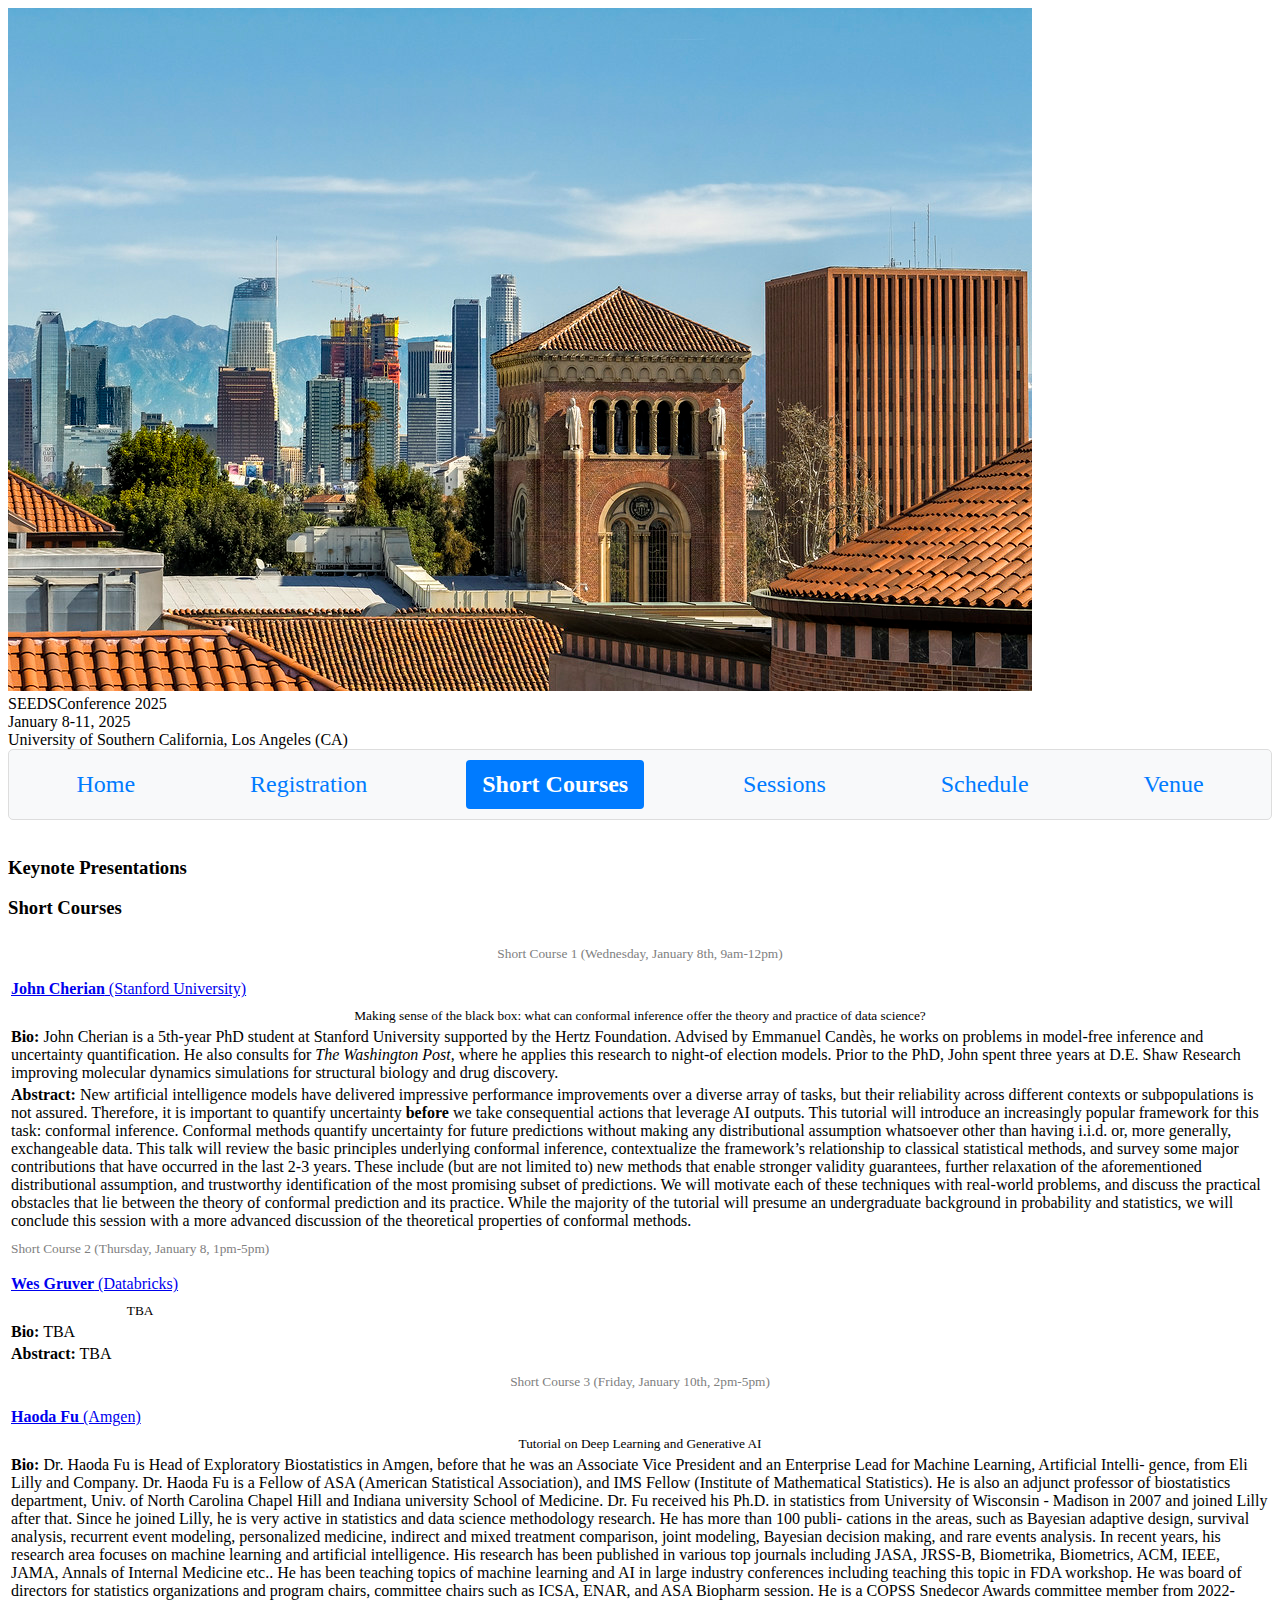
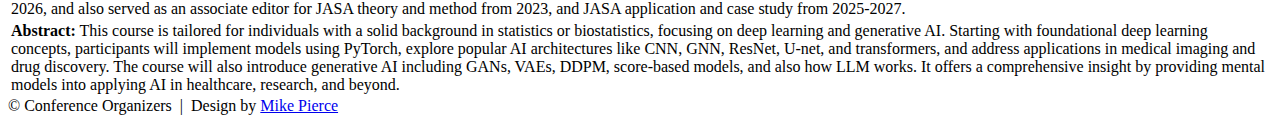
==== courses/index.html @ fe8c1e4d "Updated info on short courses" ====
<!DOCTYPE html>
<html lang='en'>

<head>
    <base href="..">
    <link rel="shortcut icon" type="image/png" href="assets/favicon.png"/>
    <link rel="stylesheet" type="text/css" media="all" href="assets/main.css"/>
    <meta name="description" content="SEEDS Conference">
    <meta name="resource-type" content="document">
    <meta name="distribution" content="global">
    <meta name="KeyWords" content="Conference">
    <title>Sessions | SEEDS Conference</title>
</head>

<body>

    <div class="banner">
        <img src="assets/banner.jpg" alt="SEEDS Conference">
        <div class="top-left">
            <span class="title1">SEEDS</span><span class="title2">Conference</span> <span class="year">2025</span>
        </div>
        <div class="bottom-right">
            January 8-11, 2025 <br> University of Southern California, Los Angeles (CA)
        </div>
    </div>

    <style>
    .navigation {
        display: flex;
        justify-content: space-around;
        padding: 10px;
        background-color: #f8f9fa;
        border: 1px solid #ddd;
        border-radius: 5px;
    }
    .navigation a {
        text-decoration: none;
        padding: 10px 15px;
        color: #007bff;
        font-size: 24px; /* Increased font size */
        font-weight: 500; /* Medium weight for balance */
        border: 1px solid transparent;
        border-radius: 4px;
        transition: background-color 0.3s ease, color 0.3s ease;
    }
    .navigation a:hover {
        background-color: #007bff;
        color: white;
        border-color: #0056b3;
    }
    .navigation a.current {
        font-weight: bold;
        color: white;
        background-color: #007bff;
    }
</style>

<div class="navigation">
    <a title="Conference Home Page" href=".">Home</a>
    <a title="Register for the Conference" href="registration">Registration</a>
    <a class="current" title="Explore Short Courses" href="courses">Short Courses</a>
    <a title="View Conference Sessions" href="sessions">Sessions</a>
    <a title="See the Full Schedule" href="schedule">Schedule</a>
    <a title="Find Venue Details" href="venue">Venue</a>
</div>

    <br>

    <a name=“keynote_presentations”>
    <h3>Keynote Presentations</h4>
    </a>



    <h3>Short Courses</h3>
    
        <table>
            <tr>
                <td class="title" colspan="2">
                    <div style="text-align: center; margin-top: 5px; font-size: smaller; color: gray;">
                        Short Course 1 (Wednesday, January 8th, 9am-12pm)
                    </div> <br>
                    <a href="https://jjcherian.github.io/">
                        <strong>John Cherian</strong> (Stanford University)
                    </a>
                    <div style="text-align: center; margin-top: 10px; font-size: smaller;">
                        Making sense of the black box: what can conformal inference offer the theory and practice of data science?
                    </div>
                </td>
            </tr>
            <tr>
                <td class="speaker" colspan="2">
                    <strong>Bio:</strong> John Cherian is a 5th-year PhD student at Stanford University supported by the Hertz Foundation. Advised by Emmanuel Candès, he works on problems in model-free inference and uncertainty quantification. He also consults for <em>The Washington Post</em>, where he applies this research to night-of election models. Prior to the PhD, John spent three years at D.E. Shaw Research improving molecular dynamics simulations for structural biology and drug discovery.
                </td>
            </tr>
            <tr>
                <td class="abstract" colspan="2">
                    <strong>Abstract:</strong> New artificial intelligence models have delivered impressive performance improvements over a diverse array of tasks, but their reliability across different contexts or subpopulations is not assured. Therefore, it is important to quantify uncertainty <strong>before</strong> we take consequential actions that leverage AI outputs. This tutorial will introduce an increasingly popular framework for this task: conformal inference. Conformal methods quantify uncertainty for future predictions without making any distributional assumption whatsoever other than having i.i.d. or, more generally, exchangeable data. This talk will review the basic principles underlying conformal inference, contextualize the framework’s relationship to classical statistical methods, and survey some major contributions that have occurred in the last 2-3 years. These include (but are not limited to) new methods that enable stronger validity guarantees, further relaxation of the aforementioned distributional assumption, and trustworthy identification of the most promising subset of predictions. We will motivate each of these techniques with real-world problems, and discuss the practical obstacles that lie between the theory of conformal prediction and its practice. While the majority of the tutorial will presume an undergraduate background in probability and statistics, we will conclude this session with a more advanced discussion of the theoretical properties of conformal methods.
                </td>
            </tr>
        </table>
        
        <table>
            <tr>
                <td class="title" colspan="2">
                    <div style="text-align: center; margin-top: 5px; font-size: smaller; color: gray;">
                        Short Course 2 (Thursday, January 8, 1pm-5pm)
                    </div> <br>
                    <a href="https://wesgruver.ai/">
                        <strong>Wes Gruver</strong> (Databricks)
                    </a>
                    <div style="text-align: center; margin-top: 10px; font-size: smaller;">
                        TBA
                    </div>
                </td>
            </tr>
            <tr>
                <td class="speaker" colspan="2">
                    <strong>Bio:</strong> TBA
                </td>
            </tr>
            <tr>
                <td class="abstract" colspan="2">
                    <strong>Abstract:</strong> TBA
                </td>
            </tr>
        </table>
        
        <table>
            <tr>
                <td class="title" colspan="2">
                    <div style="text-align: center; margin-top: 5px; font-size: smaller; color: gray;">
                        Short Course 3 (Friday, January 10th, 2pm-5pm)
                    </div> <br>
                    <a href="https://www.linkedin.com/in/haoda-fu-17a5256/">
                        <strong>Haoda Fu</strong> (Amgen)
                    </a>
                    <div style="text-align: center; margin-top: 10px; font-size: smaller;">
                        Tutorial on Deep Learning and Generative AI
                    </div>
                </td>
            </tr>
            <tr>
                <td class="speaker" colspan="2">
                    <strong>Bio:</strong> Dr. Haoda Fu is Head of Exploratory Biostatistics in Amgen, before that he was an Associate Vice President and an Enterprise Lead for Machine Learning, Artificial Intelli- gence, from Eli Lilly and Company. Dr. Haoda Fu is a Fellow of ASA (American Statistical Association), and IMS Fellow (Institute of Mathematical Statistics). He is also an adjunct professor of biostatistics department, Univ. of North Carolina Chapel Hill and Indiana university School of Medicine. Dr. Fu received his Ph.D. in statistics from University of Wisconsin - Madison in 2007 and joined Lilly after that. Since he joined Lilly, he is very active in statistics and data science methodology research. He has more than 100 publi- cations in the areas, such as Bayesian adaptive design, survival analysis, recurrent event modeling, personalized medicine, indirect and mixed treatment comparison, joint modeling, Bayesian decision making, and rare events analysis. In recent years, his research area focuses on machine learning and artificial intelligence. His research has been published in various top journals including JASA, JRSS-B, Biometrika, Biometrics, ACM, IEEE, JAMA, Annals of Internal Medicine etc.. He has been teaching topics of machine learning and AI in large industry conferences including teaching this topic in FDA workshop. He was board of directors for statistics organizations and program chairs, committee chairs such as ICSA, ENAR, and ASA Biopharm session. He is a COPSS Snedecor Awards committee member from 2022-2026, and also served as an associate editor for JASA theory and method from 2023, and JASA application and case study from 2025-2027.
                </td>
            </tr>
            <tr>
                <td class="abstract" colspan="2">
                    <strong>Abstract:</strong> This course is tailored for individuals with a solid background in statistics or biostatistics, focusing on deep learning and generative AI. Starting with foundational deep learning concepts, participants will implement models using PyTorch, explore popular AI architectures like CNN, GNN, ResNet, U-net, and transformers, and address applications in medical imaging and drug discovery. The course will also introduce generative AI including GANs, VAEs, DDPM, score-based models, and also how LLM works. It offers a comprehensive insight by providing mental models into applying AI in healthcare, research, and beyond.
                </td>
            </tr>
        </table>
        
<footer>
    &copy; Conference Organizers
    &nbsp;|&nbsp; Design by <a href="https://github.com/mikepierce">Mike Pierce</a>
</footer>

</body>
</html>
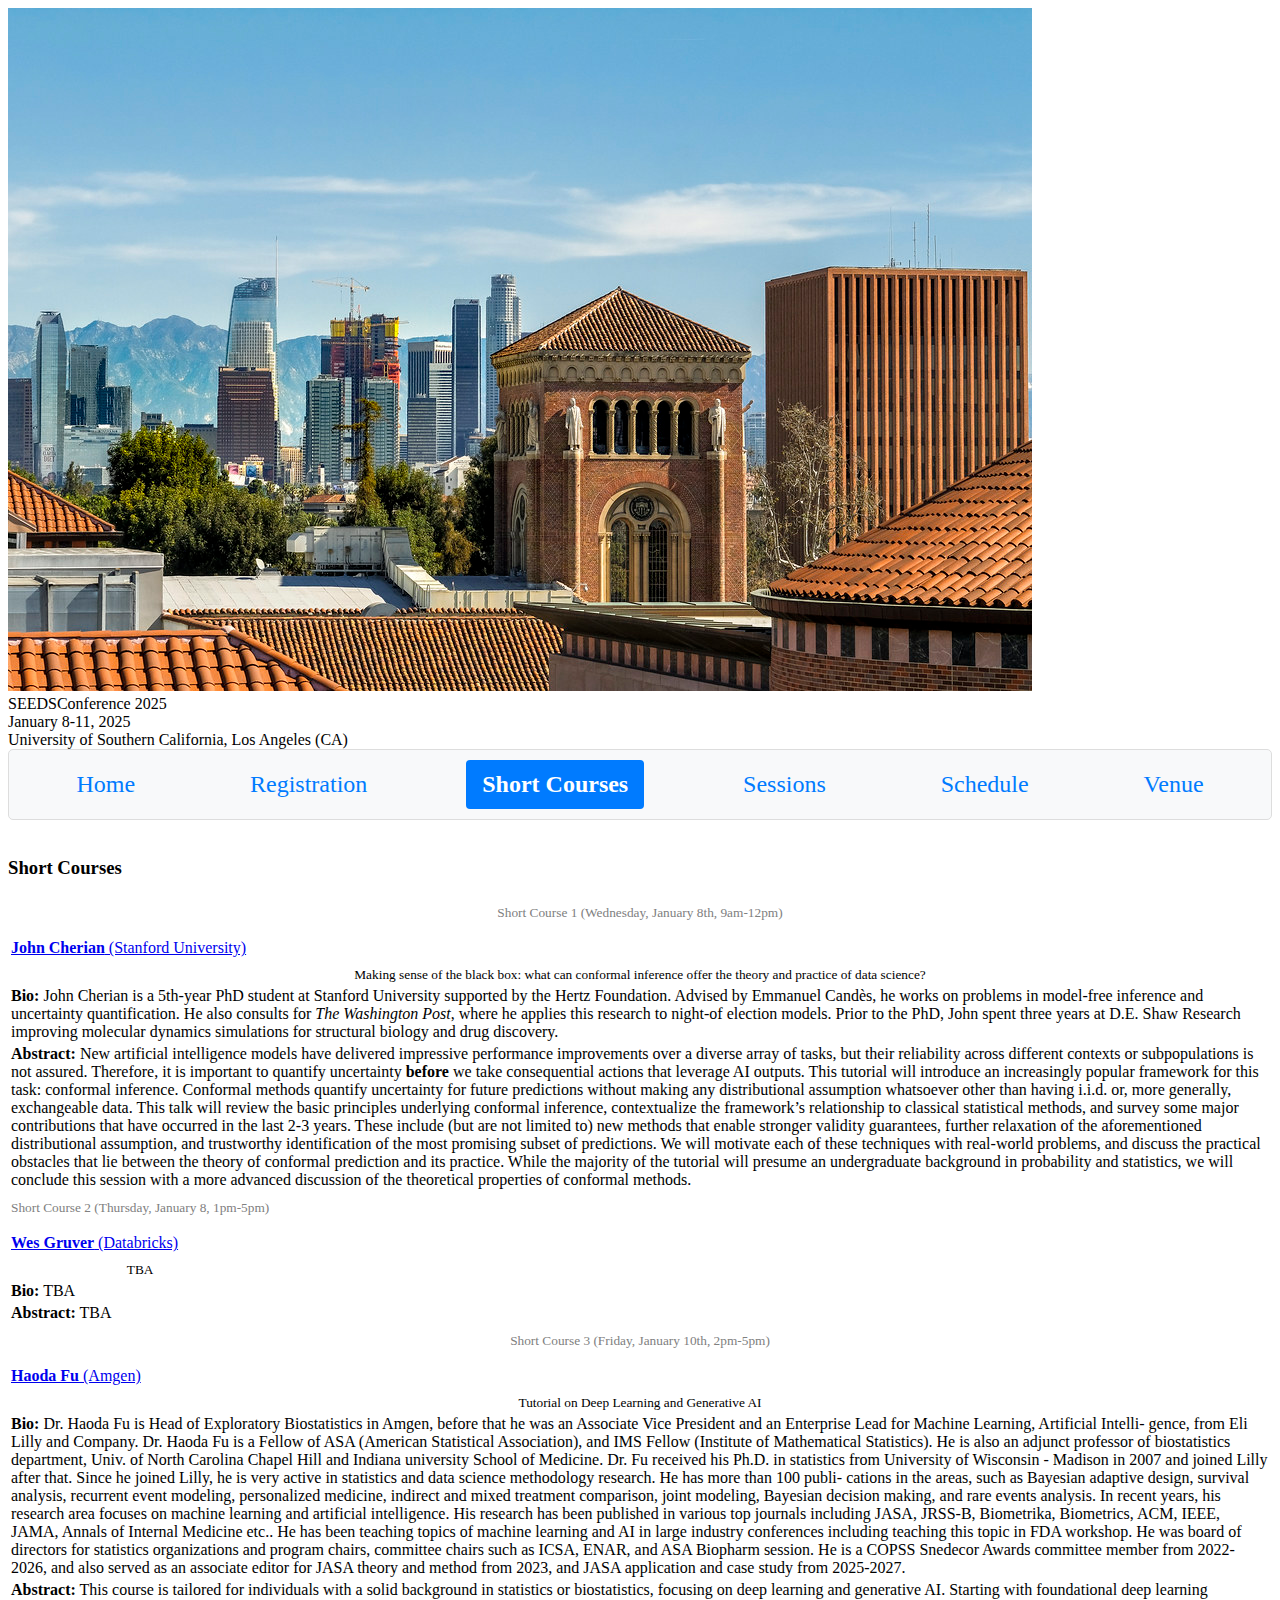
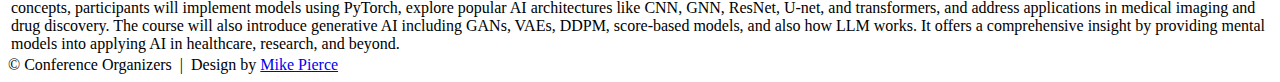
==== commit 398f67d5: "Fixed typo" ====
--- a/courses/index.html
+++ b/courses/index.html
@@ -66,11 +66,6 @@
 </div>
 
     <br>
-
-    <a name=“keynote_presentations”>
-    <h3>Keynote Presentations</h4>
-    </a>
-
 
 
     <h3>Short Courses</h3>
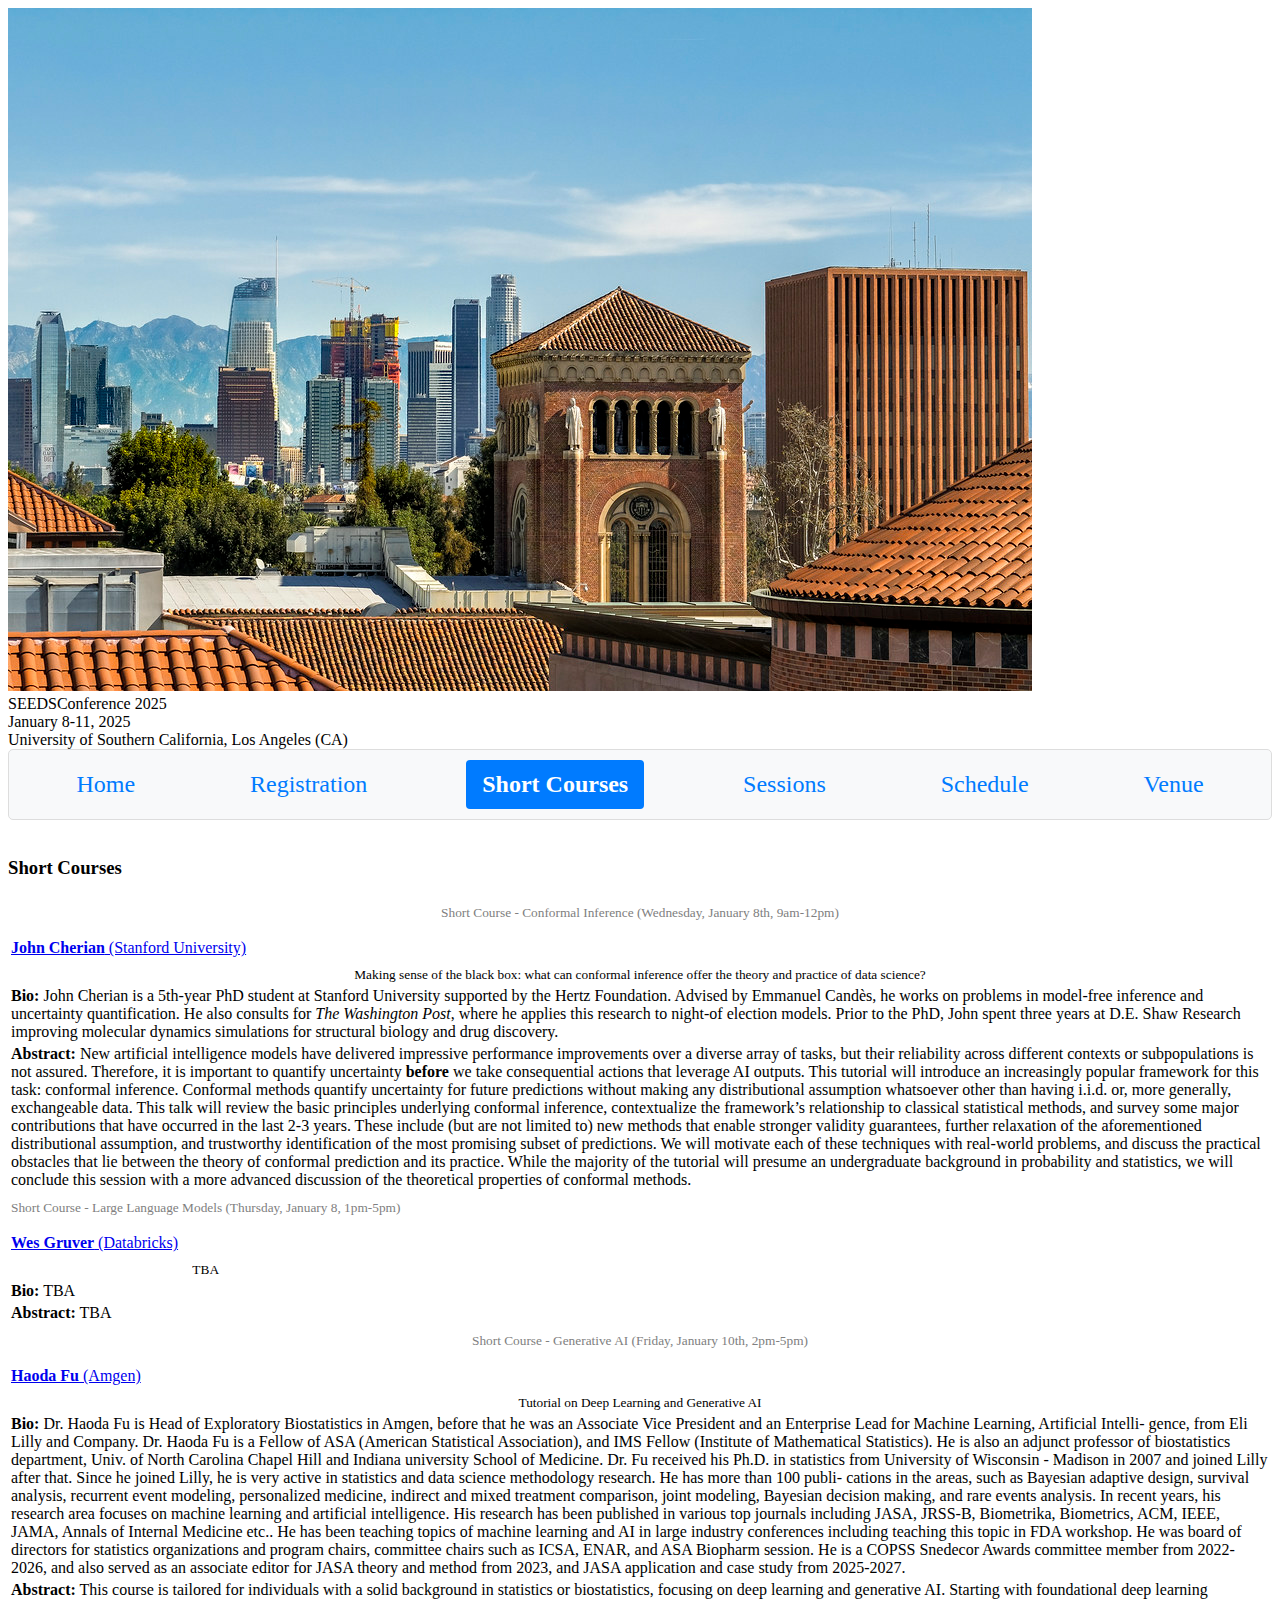
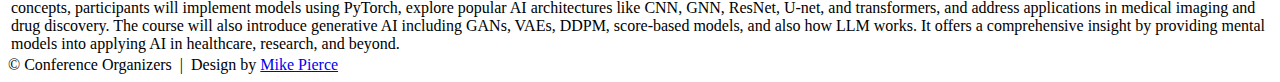
==== commit abccc82f: "Updated schedule" ====
--- a/courses/index.html
+++ b/courses/index.html
@@ -10,7 +10,7 @@
     <meta name="resource-type" content="document">
     <meta name="distribution" content="global">
     <meta name="KeyWords" content="Conference">
-    <title>Sessions | SEEDS Conference</title>
+    <title>Short Courses | SEEDS Conference</title>
 </head>
 
 <body>
@@ -70,11 +70,12 @@
 
     <h3>Short Courses</h3>
     
+        <a id="john_cherian"></a>
         <table>
             <tr>
                 <td class="title" colspan="2">
                     <div style="text-align: center; margin-top: 5px; font-size: smaller; color: gray;">
-                        Short Course 1 (Wednesday, January 8th, 9am-12pm)
+                        Short Course - Conformal Inference (Wednesday, January 8th, 9am-12pm)
                     </div> <br>
                     <a href="https://jjcherian.github.io/">
                         <strong>John Cherian</strong> (Stanford University)
@@ -96,11 +97,12 @@
             </tr>
         </table>
         
+        <a id="wes_gruver"></a>
         <table>
             <tr>
                 <td class="title" colspan="2">
                     <div style="text-align: center; margin-top: 5px; font-size: smaller; color: gray;">
-                        Short Course 2 (Thursday, January 8, 1pm-5pm)
+                        Short Course - Large Language Models (Thursday, January 8, 1pm-5pm)
                     </div> <br>
                     <a href="https://wesgruver.ai/">
                         <strong>Wes Gruver</strong> (Databricks)
@@ -122,11 +124,12 @@
             </tr>
         </table>
         
+        <a id="haoda_fu"></a>
         <table>
             <tr>
                 <td class="title" colspan="2">
                     <div style="text-align: center; margin-top: 5px; font-size: smaller; color: gray;">
-                        Short Course 3 (Friday, January 10th, 2pm-5pm)
+                        Short Course - Generative AI (Friday, January 10th, 2pm-5pm)
                     </div> <br>
                     <a href="https://www.linkedin.com/in/haoda-fu-17a5256/">
                         <strong>Haoda Fu</strong> (Amgen)
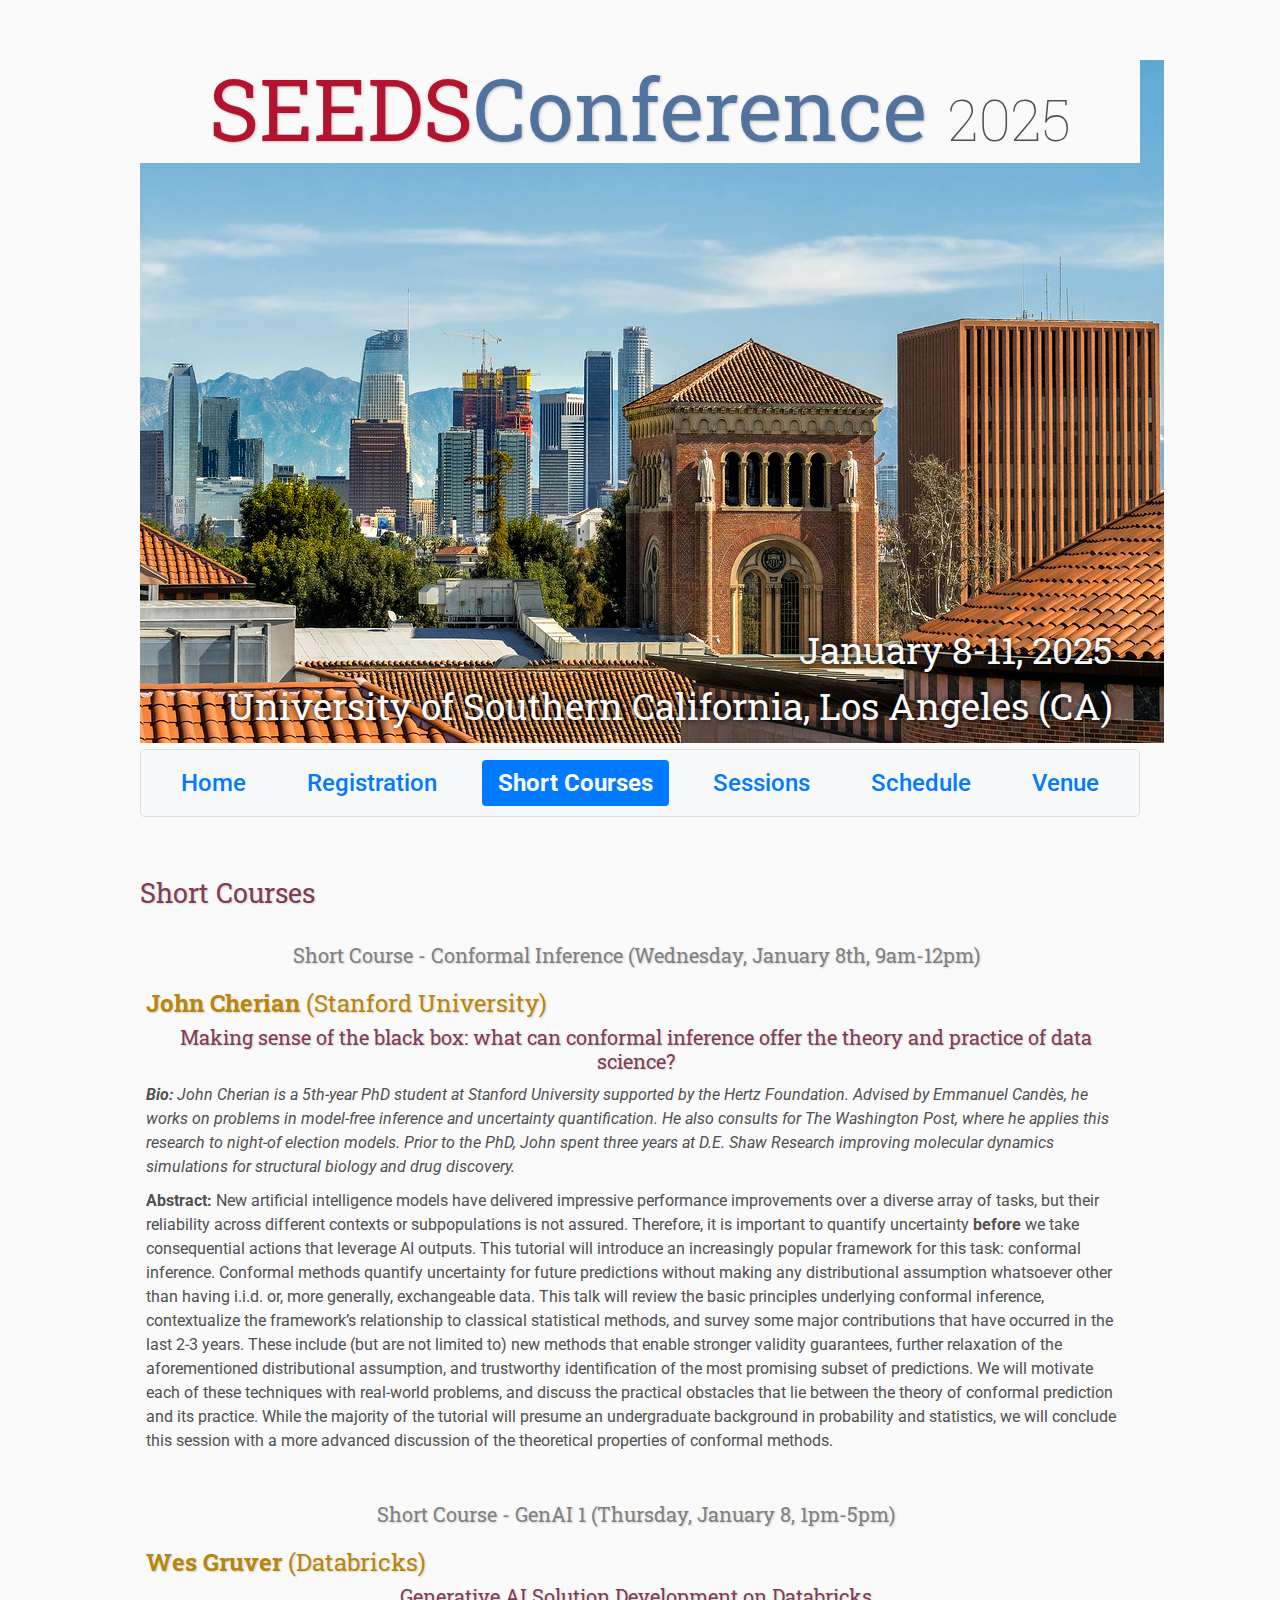
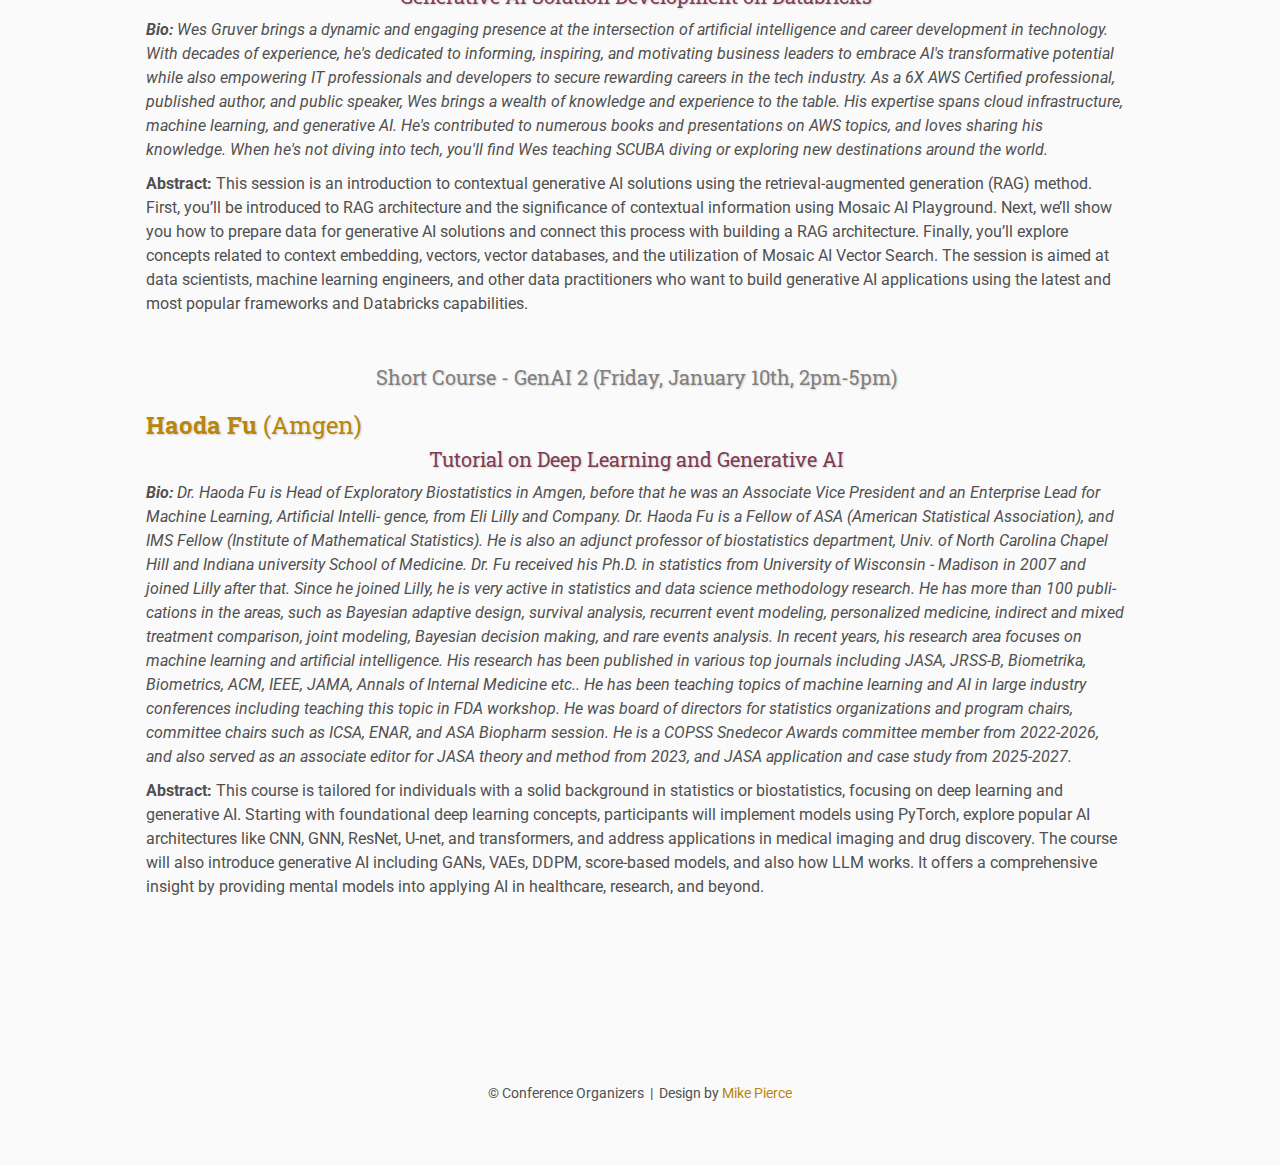
==== commit 2edbebab: "Added short course info" ====
--- a/courses/index.html
+++ b/courses/index.html
@@ -102,24 +102,24 @@
             <tr>
                 <td class="title" colspan="2">
                     <div style="text-align: center; margin-top: 5px; font-size: smaller; color: gray;">
-                        Short Course - Large Language Models (Thursday, January 8, 1pm-5pm)
+                        Short Course - GenAI 1 (Thursday, January 8, 1pm-5pm)
                     </div> <br>
                     <a href="https://wesgruver.ai/">
                         <strong>Wes Gruver</strong> (Databricks)
                     </a>
                     <div style="text-align: center; margin-top: 10px; font-size: smaller;">
-                        TBA
+                        Generative AI Solution Development on Databricks
                     </div>
                 </td>
             </tr>
             <tr>
                 <td class="speaker" colspan="2">
-                    <strong>Bio:</strong> TBA
+                    <strong>Bio:</strong> Wes Gruver brings a dynamic and engaging presence at the intersection of artificial intelligence and career development in technology. With decades of experience, he's dedicated to informing, inspiring, and motivating business leaders to embrace AI's transformative potential while also empowering IT professionals and developers to secure rewarding careers in the tech industry. As a 6X AWS Certified professional, published author, and public speaker, Wes brings a wealth of knowledge and experience to the table. His expertise spans cloud infrastructure, machine learning, and generative AI. He's contributed to numerous books and presentations on AWS topics, and loves sharing his knowledge. When he's not diving into tech, you'll find Wes teaching SCUBA diving or exploring new destinations around the world.
                 </td>
             </tr>
             <tr>
                 <td class="abstract" colspan="2">
-                    <strong>Abstract:</strong> TBA
+                    <strong>Abstract:</strong> This session is an introduction to contextual generative AI solutions using the retrieval-augmented generation (RAG) method. First, you’ll be introduced to RAG architecture and the significance of contextual information using Mosaic AI Playground. Next, we’ll show you how to prepare data for generative AI solutions and connect this process with building a RAG architecture. Finally, you’ll explore concepts related to context embedding, vectors, vector databases, and the utilization of Mosaic AI Vector Search. The session is aimed at data scientists, machine learning engineers, and other data practitioners who want to build generative AI applications using the latest and most popular frameworks and Databricks capabilities.
                 </td>
             </tr>
         </table>
@@ -129,7 +129,7 @@
             <tr>
                 <td class="title" colspan="2">
                     <div style="text-align: center; margin-top: 5px; font-size: smaller; color: gray;">
-                        Short Course - Generative AI (Friday, January 10th, 2pm-5pm)
+                        Short Course - GenAI 2 (Friday, January 10th, 2pm-5pm)
                     </div> <br>
                     <a href="https://www.linkedin.com/in/haoda-fu-17a5256/">
                         <strong>Haoda Fu</strong> (Amgen)
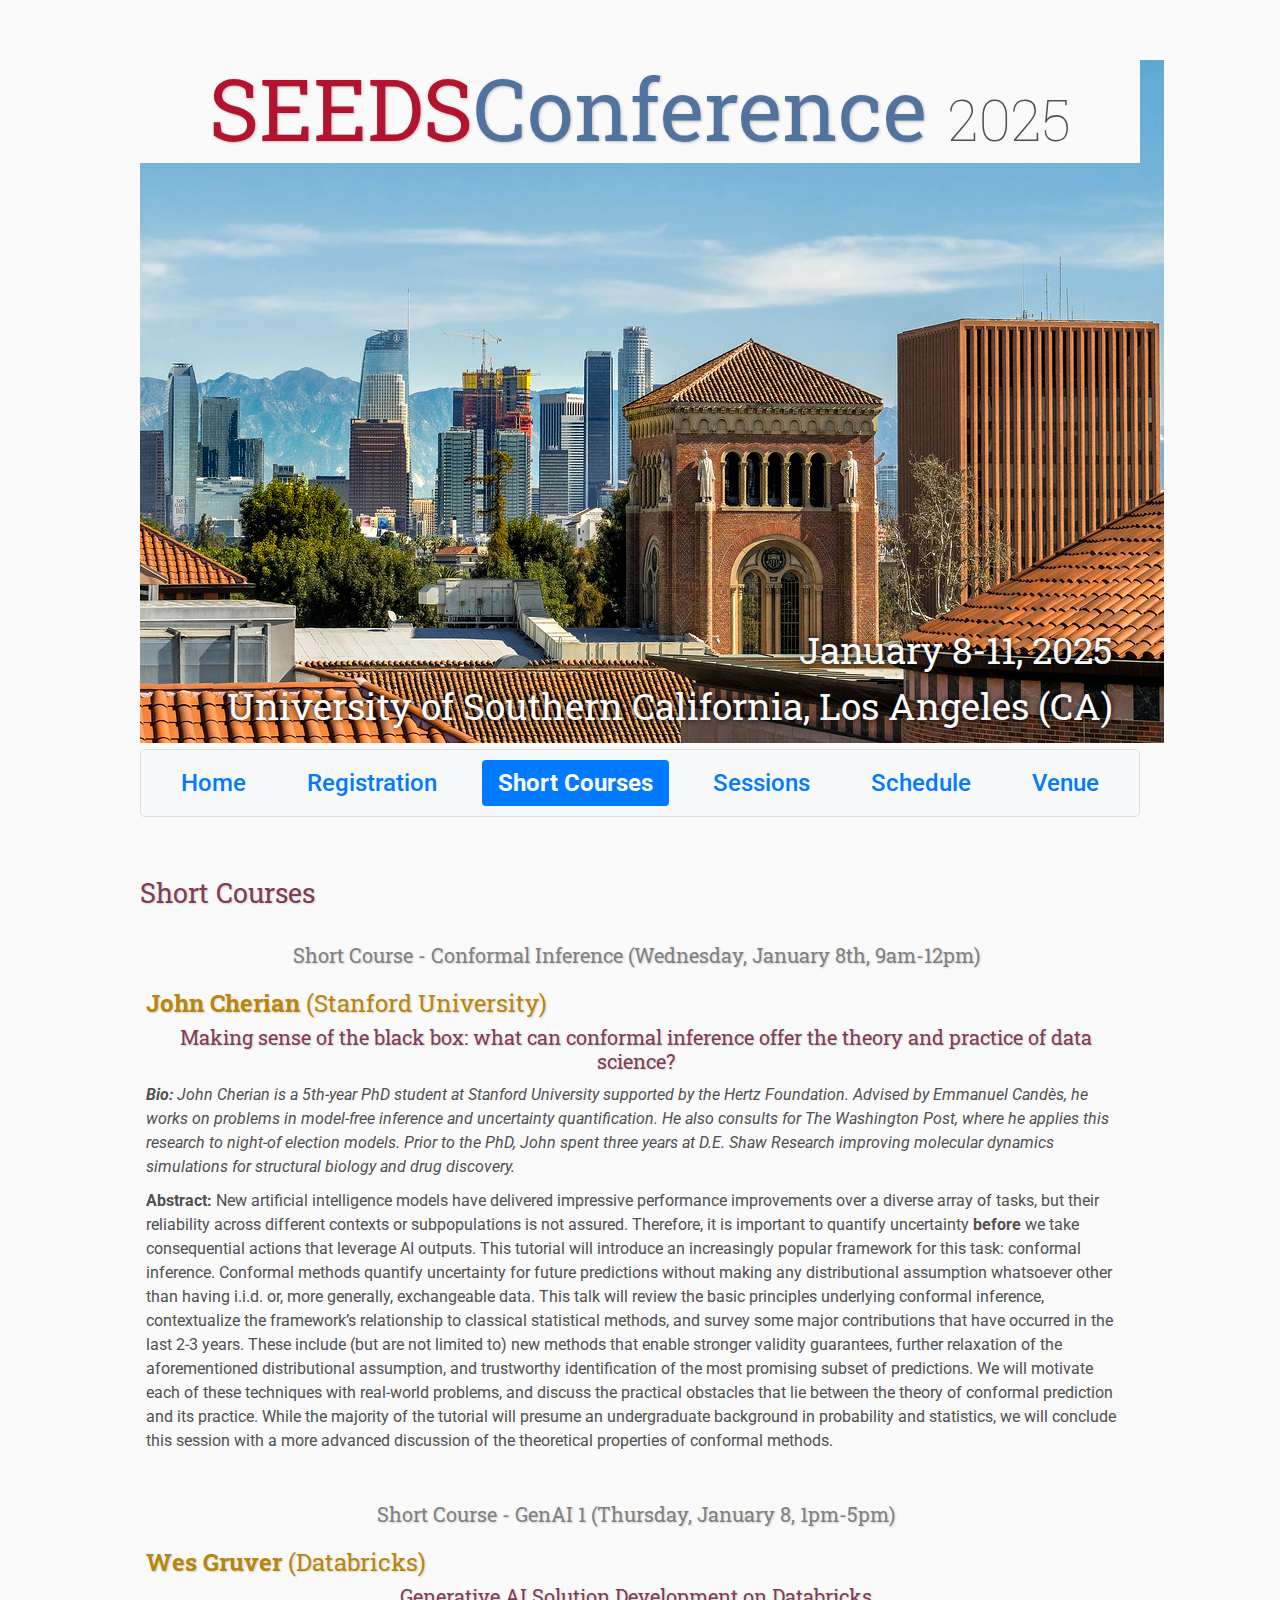
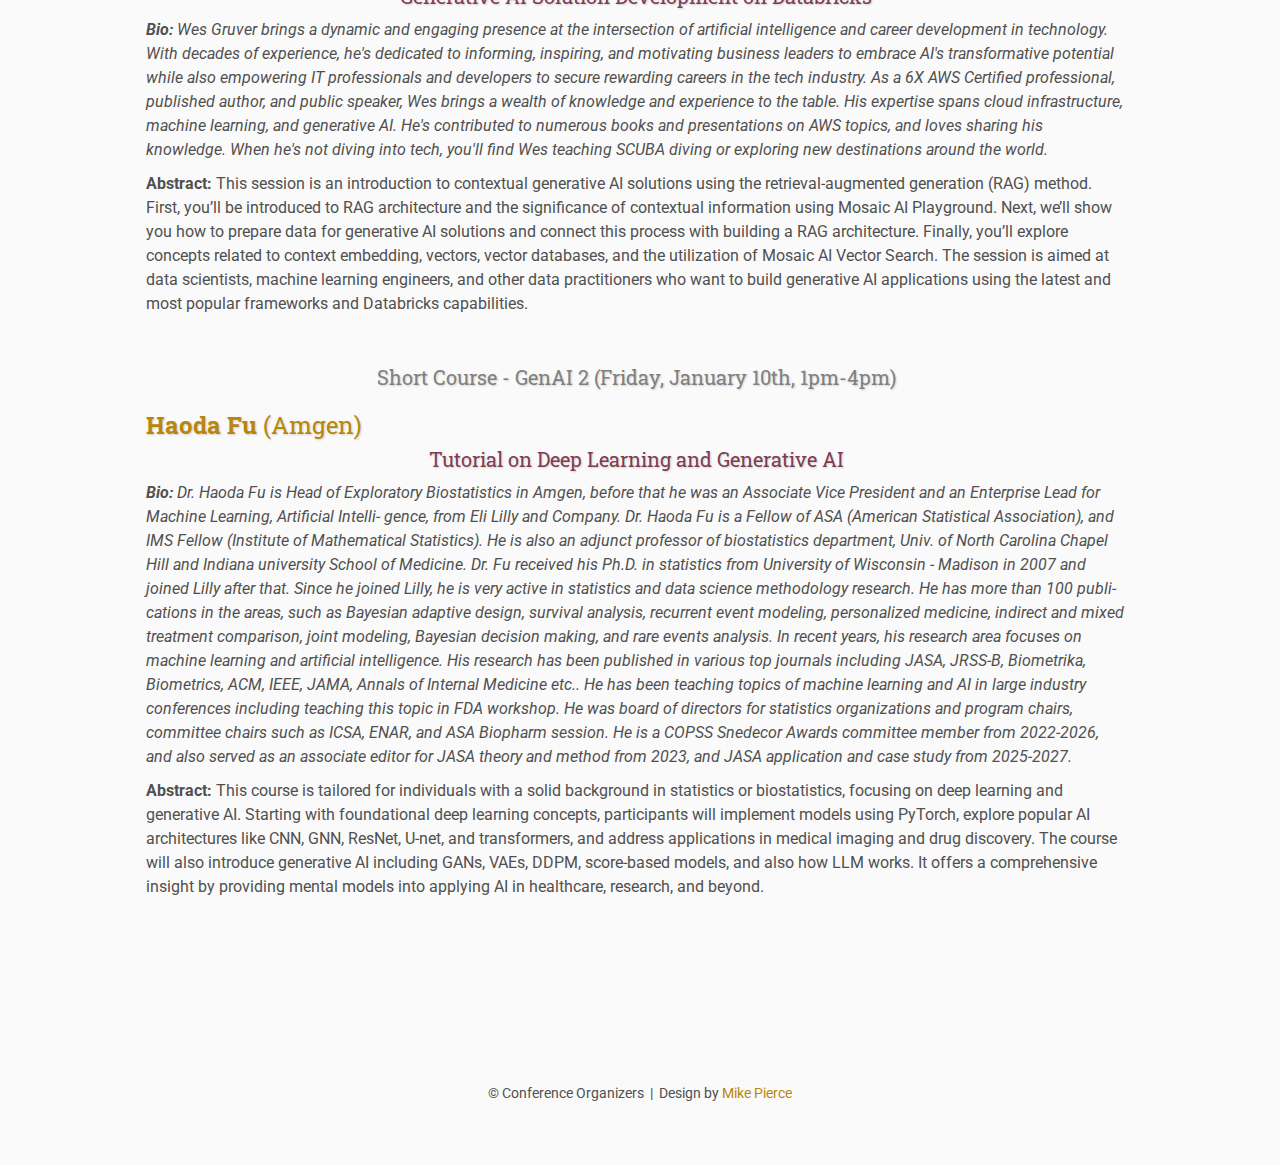
==== commit 698512b0: "Updated schedule" ====
--- a/courses/index.html
+++ b/courses/index.html
@@ -129,7 +129,7 @@
             <tr>
                 <td class="title" colspan="2">
                     <div style="text-align: center; margin-top: 5px; font-size: smaller; color: gray;">
-                        Short Course - GenAI 2 (Friday, January 10th, 2pm-5pm)
+                        Short Course - GenAI 2 (Friday, January 10th, 1pm-4pm)
                     </div> <br>
                     <a href="https://www.linkedin.com/in/haoda-fu-17a5256/">
                         <strong>Haoda Fu</strong> (Amgen)
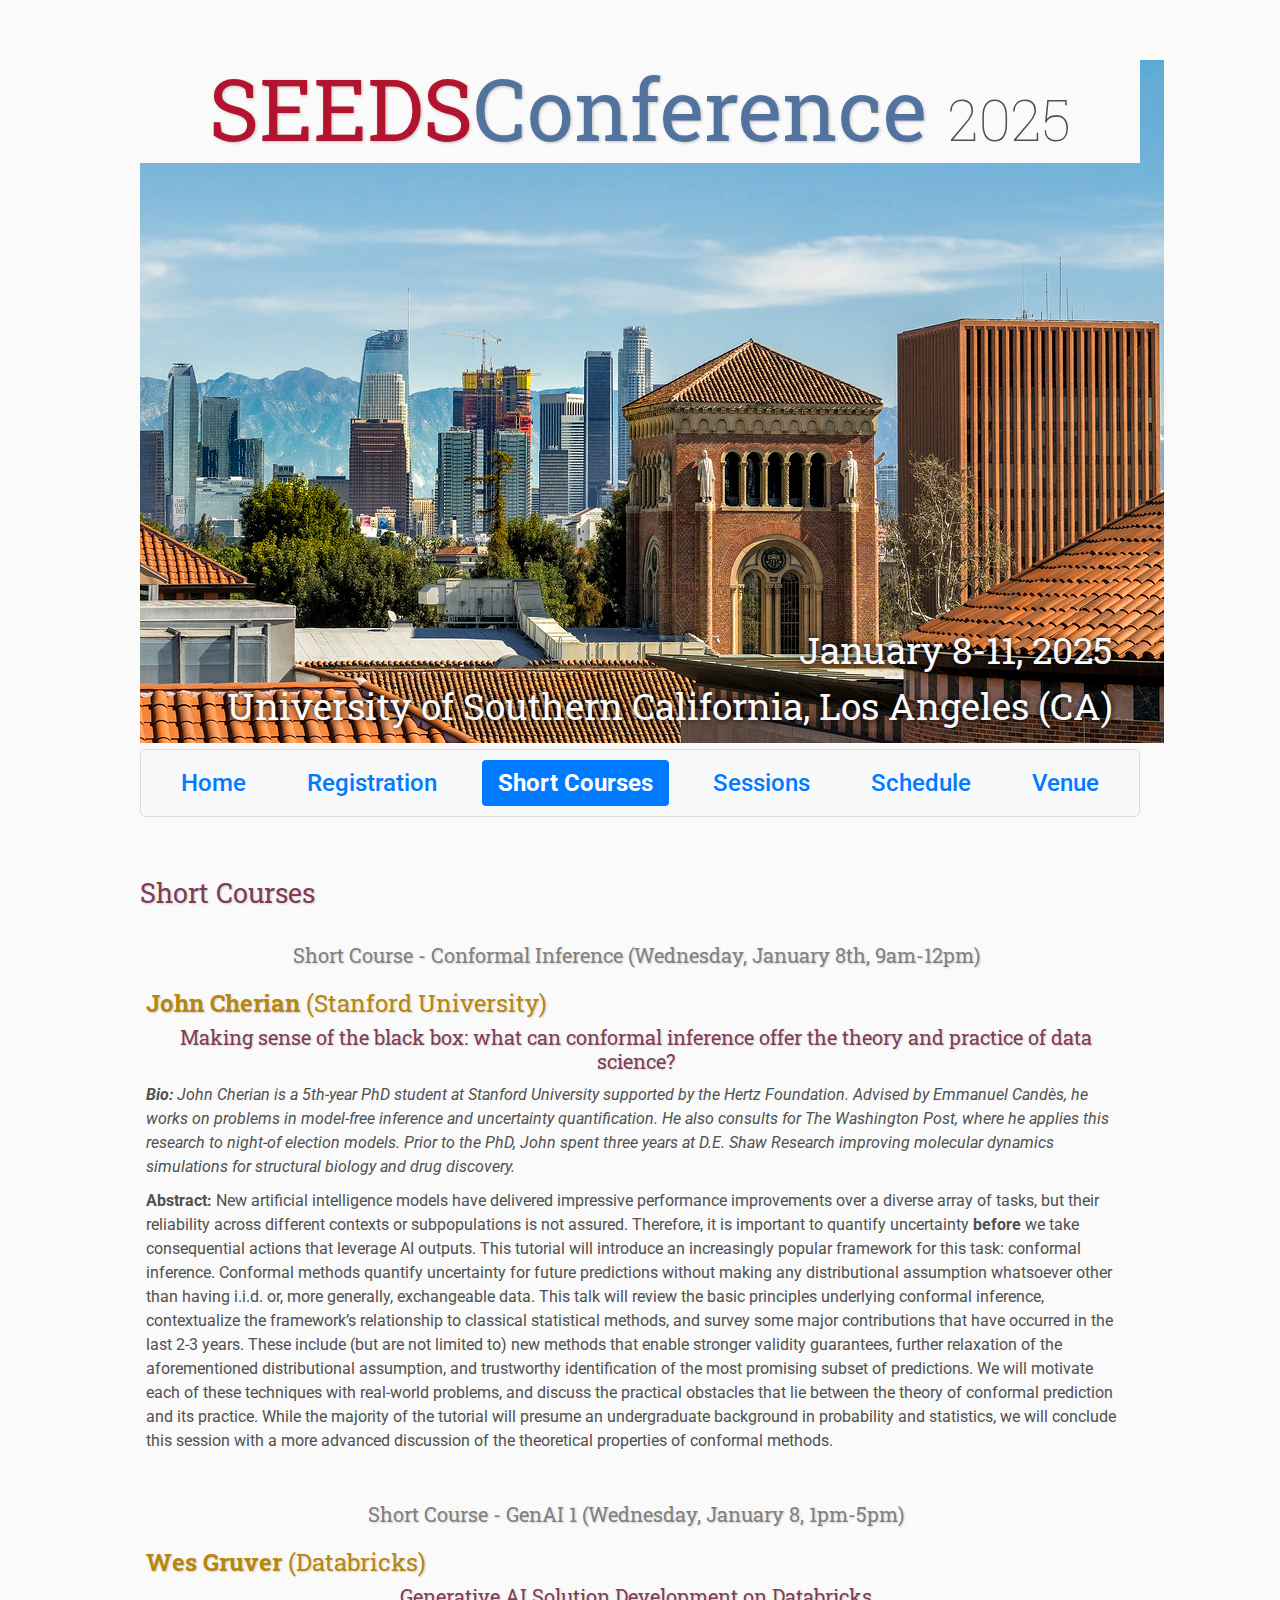
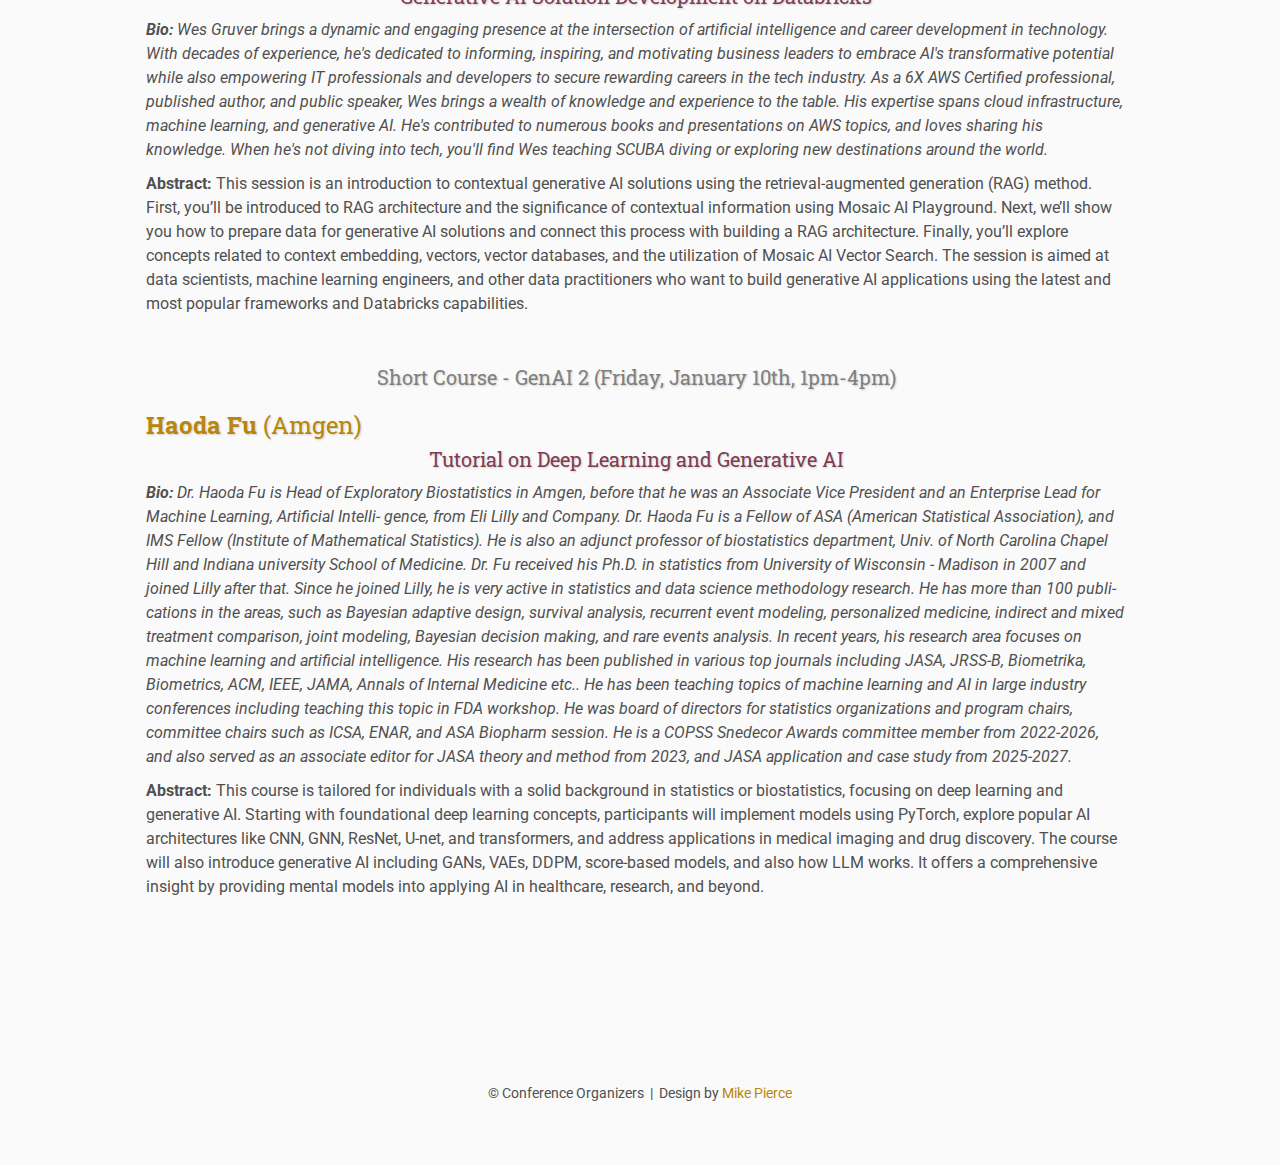
==== commit 37ad5320: "Fixed typo" ====
--- a/courses/index.html
+++ b/courses/index.html
@@ -102,7 +102,7 @@
             <tr>
                 <td class="title" colspan="2">
                     <div style="text-align: center; margin-top: 5px; font-size: smaller; color: gray;">
-                        Short Course - GenAI 1 (Thursday, January 8, 1pm-5pm)
+                        Short Course - GenAI 1 (Wednesday, January 8, 1pm-5pm)
                     </div> <br>
                     <a href="https://wesgruver.ai/">
                         <strong>Wes Gruver</strong> (Databricks)
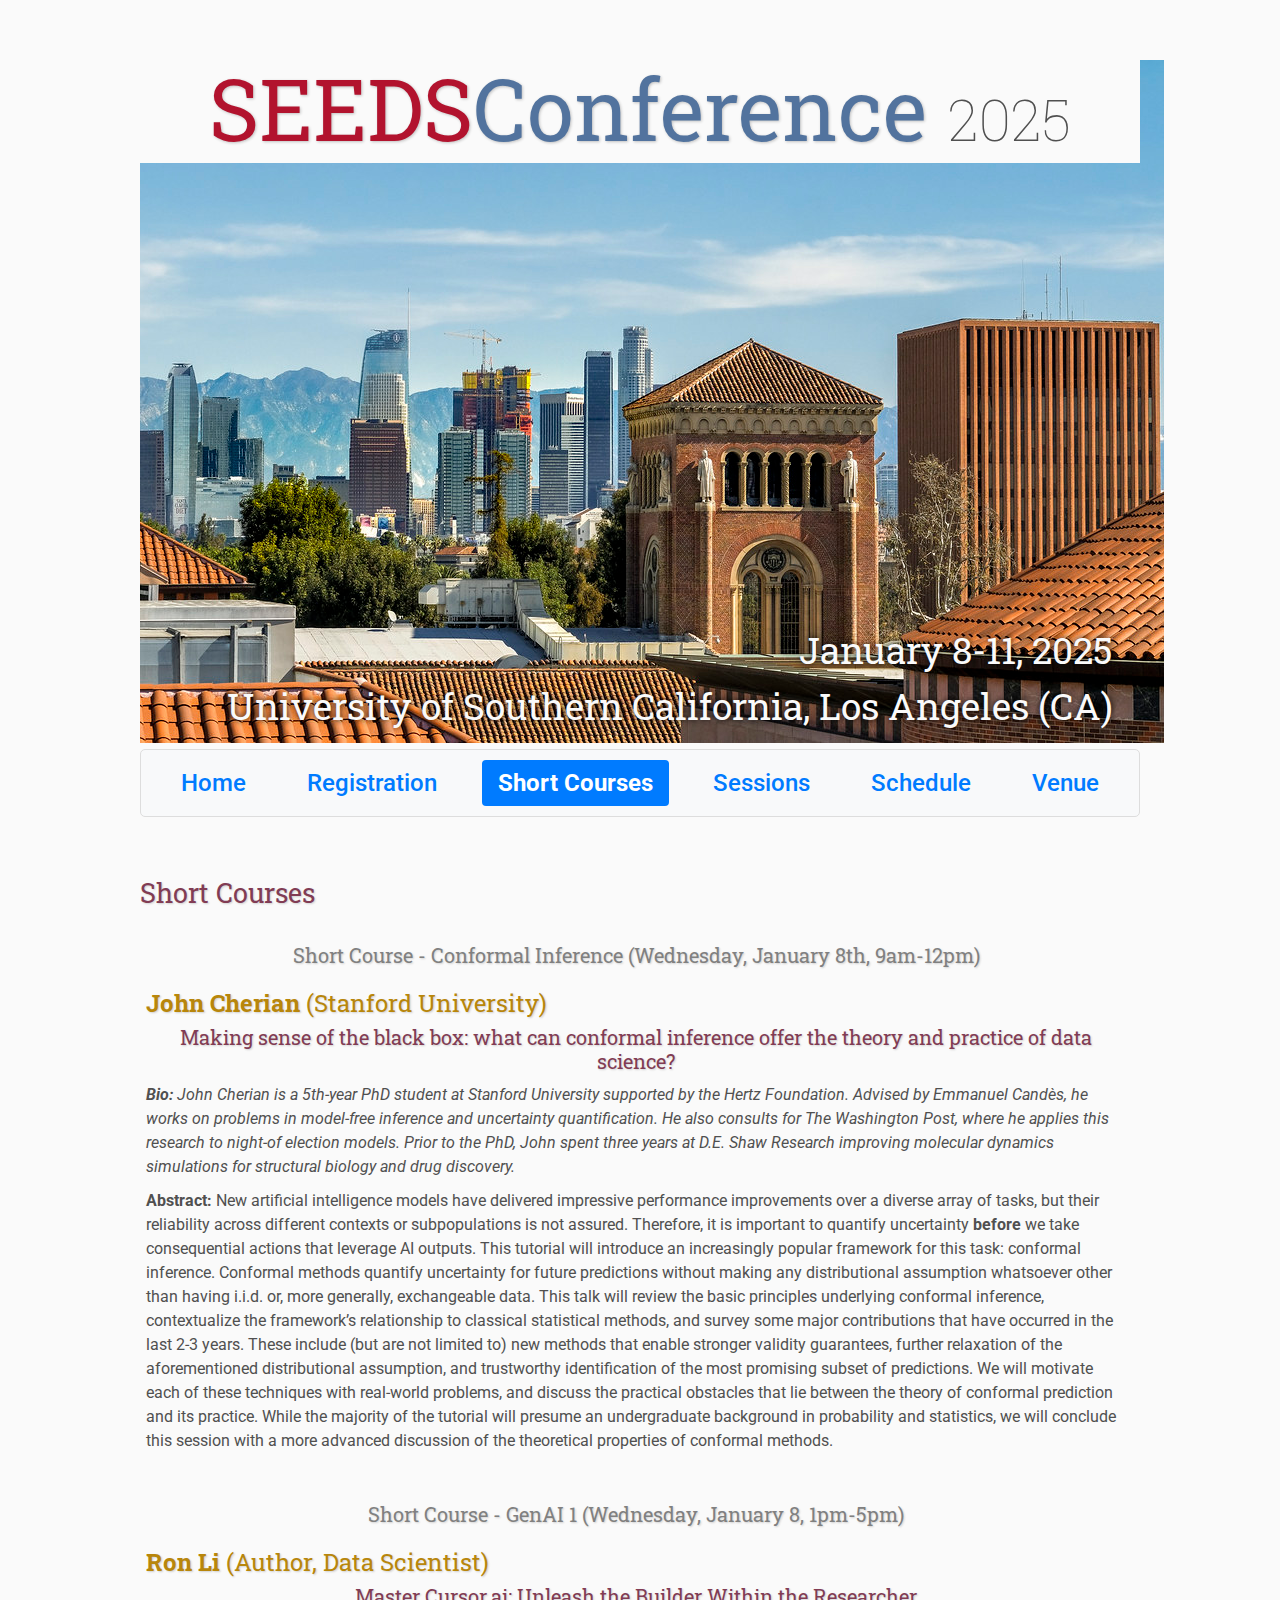
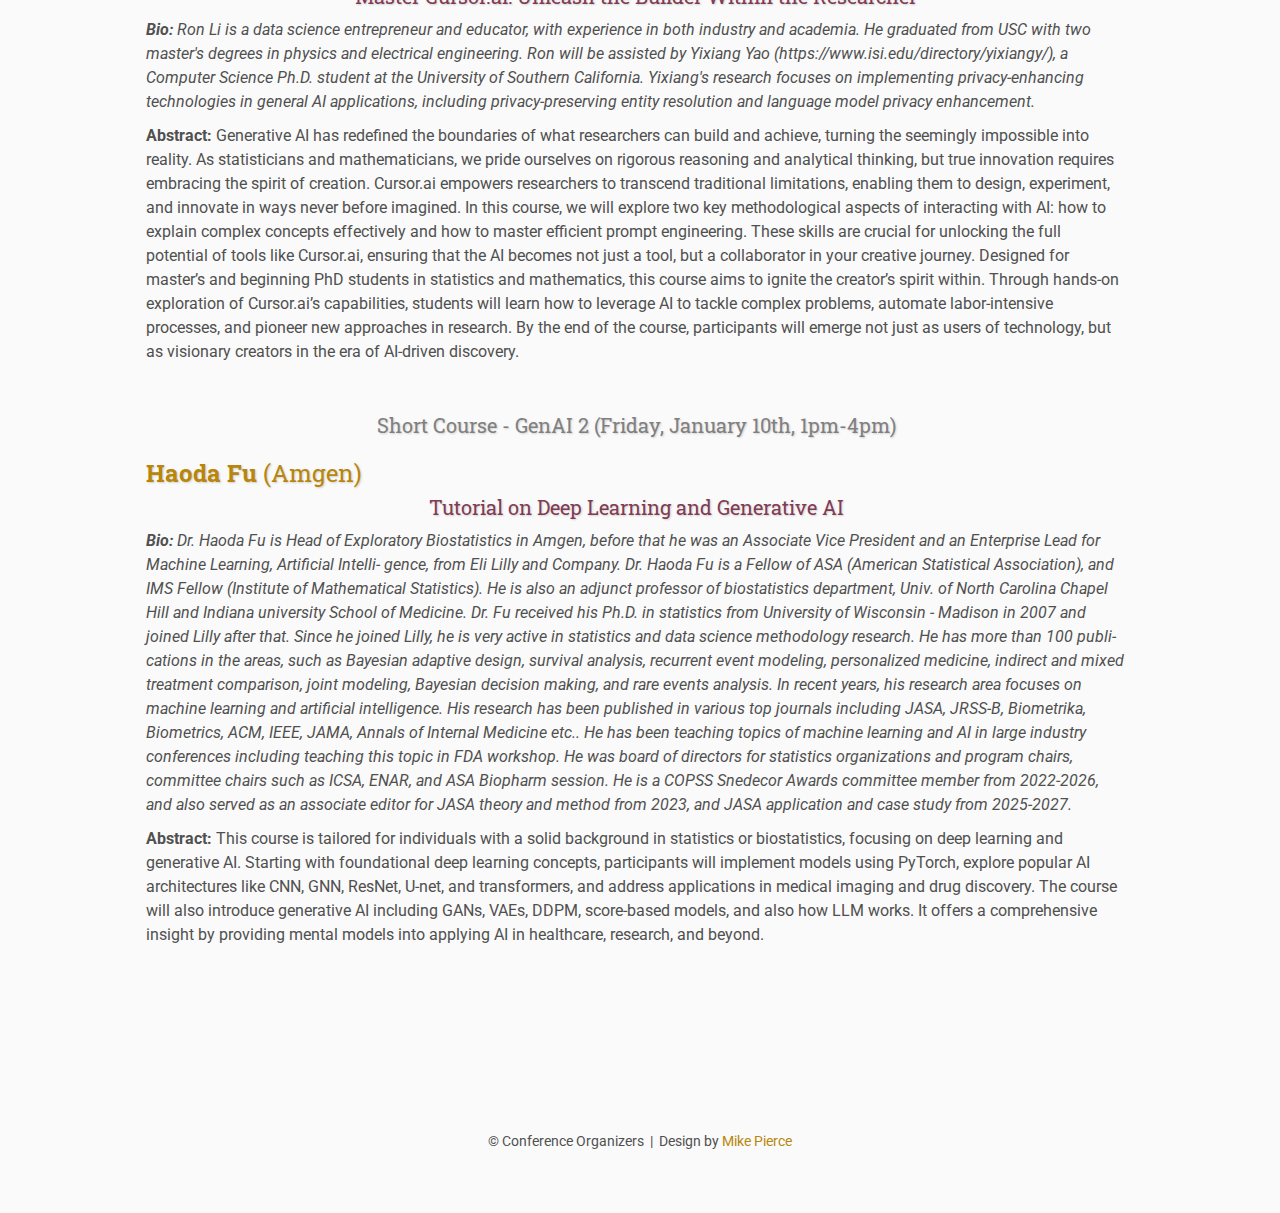
==== commit 19dc741a: "Updated course info" ====
--- a/courses/index.html
+++ b/courses/index.html
@@ -97,29 +97,29 @@
             </tr>
         </table>
         
-        <a id="wes_gruver"></a>
+        <a id="ron_li"></a>
         <table>
             <tr>
                 <td class="title" colspan="2">
                     <div style="text-align: center; margin-top: 5px; font-size: smaller; color: gray;">
                         Short Course - GenAI 1 (Wednesday, January 8, 1pm-5pm)
                     </div> <br>
-                    <a href="https://wesgruver.ai/">
-                        <strong>Wes Gruver</strong> (Databricks)
+                    <a href="https://www.linkedin.com/in/rongpengli/">
+                        <strong>Ron Li</strong> (Author, Data Scientist)
                     </a>
                     <div style="text-align: center; margin-top: 10px; font-size: smaller;">
-                        Generative AI Solution Development on Databricks
+                        Master Cursor.ai: Unleash the Builder Within the Researcher
                     </div>
                 </td>
             </tr>
             <tr>
                 <td class="speaker" colspan="2">
-                    <strong>Bio:</strong> Wes Gruver brings a dynamic and engaging presence at the intersection of artificial intelligence and career development in technology. With decades of experience, he's dedicated to informing, inspiring, and motivating business leaders to embrace AI's transformative potential while also empowering IT professionals and developers to secure rewarding careers in the tech industry. As a 6X AWS Certified professional, published author, and public speaker, Wes brings a wealth of knowledge and experience to the table. His expertise spans cloud infrastructure, machine learning, and generative AI. He's contributed to numerous books and presentations on AWS topics, and loves sharing his knowledge. When he's not diving into tech, you'll find Wes teaching SCUBA diving or exploring new destinations around the world.
+                    <strong>Bio:</strong> Ron Li is a data science entrepreneur and educator, with experience in both industry and academia. He graduated from USC with two master's degrees in physics and electrical engineering. Ron will be assisted by Yixiang Yao (https://www.isi.edu/directory/yixiangy/), a Computer Science Ph.D. student at the University of Southern California. Yixiang's research focuses on implementing privacy-enhancing technologies in general AI applications, including privacy-preserving entity resolution and language model privacy enhancement.
                 </td>
             </tr>
             <tr>
                 <td class="abstract" colspan="2">
-                    <strong>Abstract:</strong> This session is an introduction to contextual generative AI solutions using the retrieval-augmented generation (RAG) method. First, you’ll be introduced to RAG architecture and the significance of contextual information using Mosaic AI Playground. Next, we’ll show you how to prepare data for generative AI solutions and connect this process with building a RAG architecture. Finally, you’ll explore concepts related to context embedding, vectors, vector databases, and the utilization of Mosaic AI Vector Search. The session is aimed at data scientists, machine learning engineers, and other data practitioners who want to build generative AI applications using the latest and most popular frameworks and Databricks capabilities.
+                    <strong>Abstract:</strong> Generative AI has redefined the boundaries of what researchers can build and achieve, turning the seemingly impossible into reality. As statisticians and mathematicians, we pride ourselves on rigorous reasoning and analytical thinking, but true innovation requires embracing the spirit of creation. Cursor.ai empowers researchers to transcend traditional limitations, enabling them to design, experiment, and innovate in ways never before imagined. In this course, we will explore two key methodological aspects of interacting with AI: how to explain complex concepts effectively and how to master efficient prompt engineering. These skills are crucial for unlocking the full potential of tools like Cursor.ai, ensuring that the AI becomes not just a tool, but a collaborator in your creative journey. Designed for master’s and beginning PhD students in statistics and mathematics, this course aims to ignite the creator’s spirit within. Through hands-on exploration of Cursor.ai’s capabilities, students will learn how to leverage AI to tackle complex problems, automate labor-intensive processes, and pioneer new approaches in research. By the end of the course, participants will emerge not just as users of technology, but as visionary creators in the era of AI-driven discovery.
                 </td>
             </tr>
         </table>
